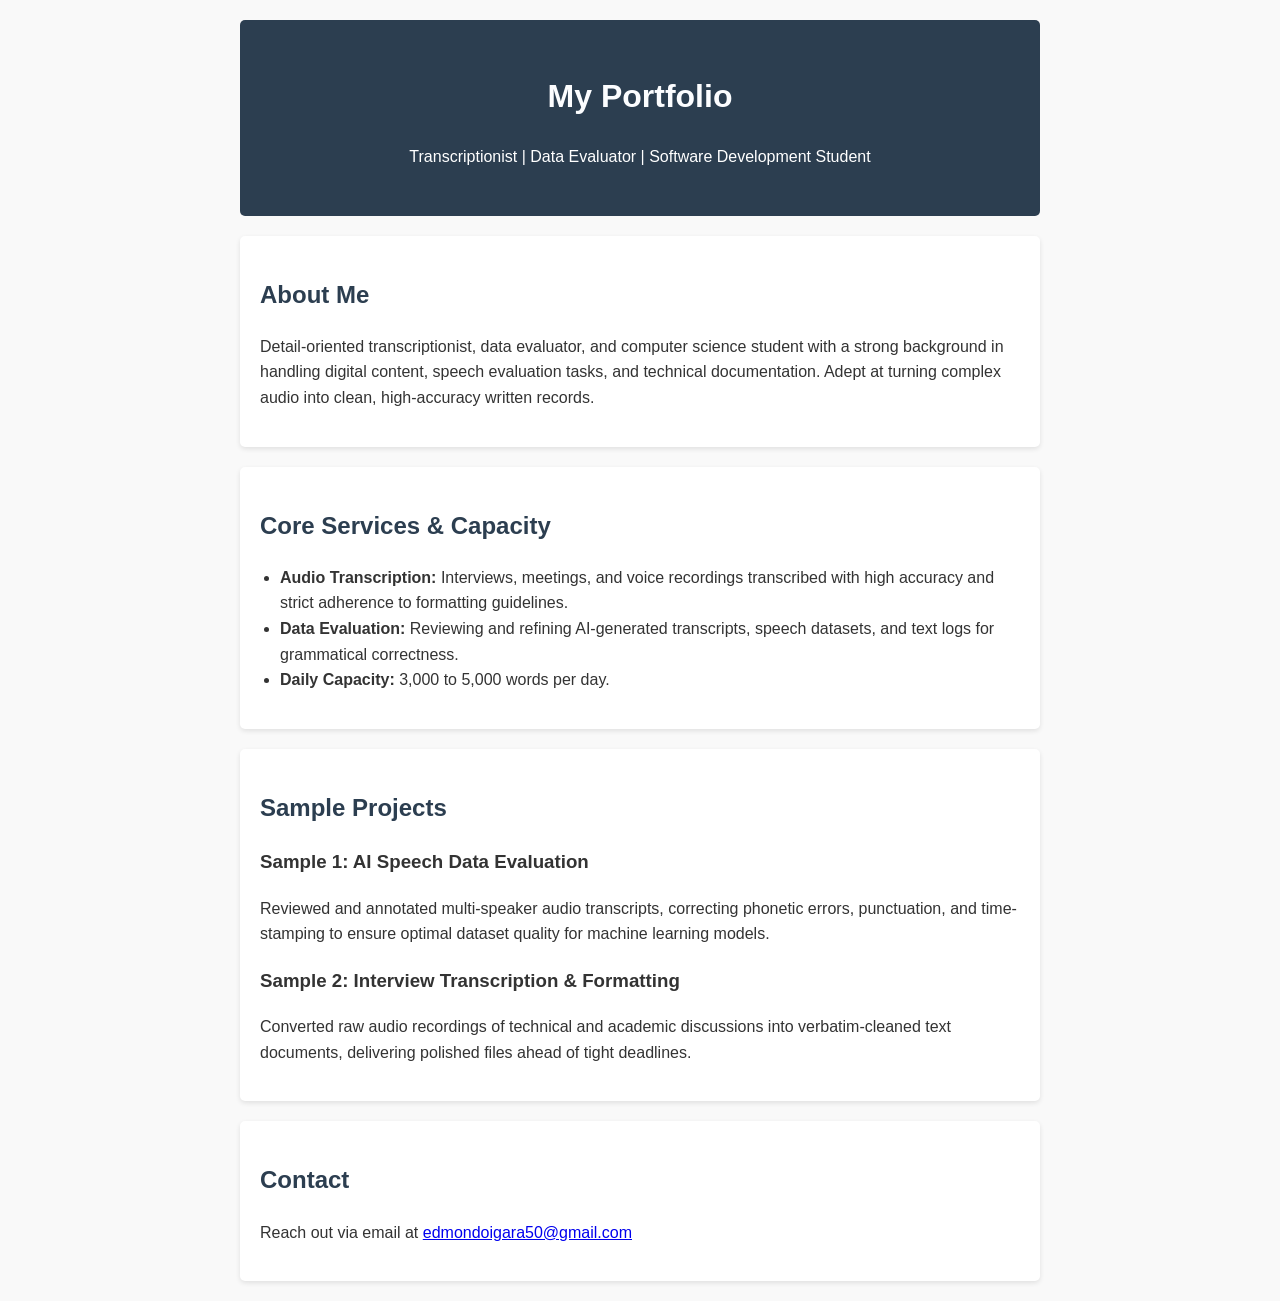
==== index.html @ b503909d "Add email to contact section" ====
<!DOCTYPE html>
<html lang="en">
<head>
    <meta charset="UTF-8">
    <meta name="viewport" content="width=device-width, initial-scale=1.0">
    <title>Transcription & Data Evaluation Portfolio</title>
     <link rel="stylesheet" href="portfolio.css">
</head>
<body>

    <header>
        <h1>My Portfolio</h1>
        <p>Transcriptionist | Data Evaluator | Software Development Student</p>
        
    </header>

    <section>
        <h2>About Me</h2>
        <p>Detail-oriented transcriptionist, data evaluator, and computer science student with a strong background in handling digital content, speech evaluation tasks, and technical documentation. Adept at turning complex audio into clean, high-accuracy written records.</p>
    </section>

    <section>
        <h2>Core Services & Capacity</h2>
        <ul>
            <li><strong>Audio Transcription:</strong> Interviews, meetings, and voice recordings transcribed with high accuracy and strict adherence to formatting guidelines.</li>
            <li><strong>Data Evaluation:</strong> Reviewing and refining AI-generated transcripts, speech datasets, and text logs for grammatical correctness.</li>
            <li><strong>Daily Capacity:</strong> 3,000 to 5,000 words per day.</li>
        </ul>
    </section>

    <section>
        <h2>Sample Projects</h2>
        <div class="project">
            <h3>Sample 1: AI Speech Data Evaluation</h3>
            <p>Reviewed and annotated multi-speaker audio transcripts, correcting phonetic errors, punctuation, and time-stamping to ensure optimal dataset quality for machine learning models.</p>
        </div>
        <div class="project">
            <h3>Sample 2: Interview Transcription & Formatting</h3>
            <p>Converted raw audio recordings of technical and academic discussions into verbatim-cleaned text documents, delivering polished files ahead of tight deadlines.</p>
        </div>
    </section>

    <section>
        <h2>Contact</h2>
        <p>Reach out via email at <a href="mailto:edmondoigara50@gmail.com">edmondoigara50@gmail.com</a></p>
    </section>

</body>
</html>
---- portfolio.css ----
body {
  font-family: Arial, sans-serif;
  line-height: 1.6;
  color: #333;
  max-width: 800px;
  margin: 0 auto;
  padding: 20px;
  background-color: #f9f9f9;
  background-image: url("https://images.unsplash.com/photo-1518770660439-4636190af475?auto=format&fit=crop&w=1600&q=80");
  background-repeat: no-repeat;
  background-size: cover;
}

header {
  background: #2c3e50;
  color: #fff;
  padding: 30px;
  text-align: center;
  border-radius: 5px;
}

section {
  background: #fff;
  padding: 20px;
  margin-top: 20px;
  border-radius: 5px;
  box-shadow: 0 2px 5px rgba(0, 0, 0, 0.1);
}

h1 {
  color: #fcfdff;
}

h2 {
  color: #2c3e50;
}

ul {
  padding-left: 20px;
}

.project {
  margin-bottom: 15px;
}
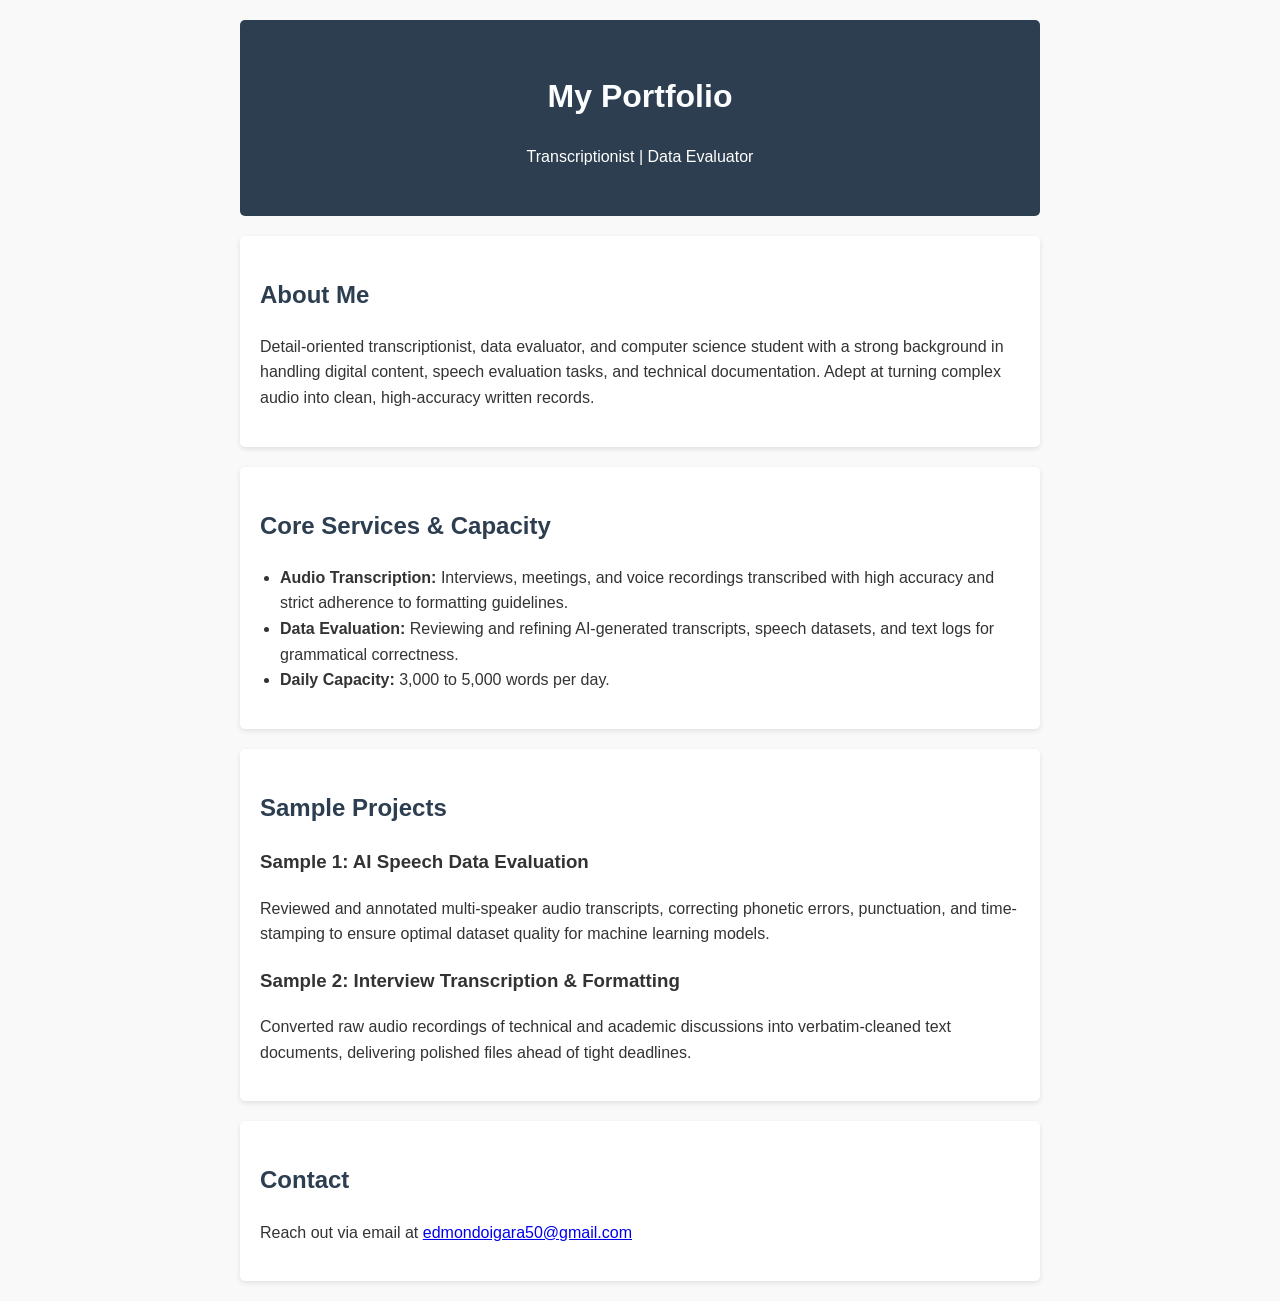
==== commit ae1ff9a5: "Add email to contact section" ====
--- a/index.html
+++ b/index.html
@@ -4,13 +4,13 @@
     <meta charset="UTF-8">
     <meta name="viewport" content="width=device-width, initial-scale=1.0">
     <title>Transcription & Data Evaluation Portfolio</title>
-     <link rel="stylesheet" href="portfolio.css">
+     <link rel="stylesheet" href="styles.css">
 </head>
 <body>
 
     <header>
         <h1>My Portfolio</h1>
-        <p>Transcriptionist | Data Evaluator | Software Development Student</p>
+        <p>Transcriptionist | Data Evaluator </p>
         
     </header>
 
--- a/styles.css
+++ b/styles.css
@@ -0,0 +1,44 @@
+body {
+  font-family: Arial, sans-serif;
+  line-height: 1.6;
+  color: #333;
+  max-width: 800px;
+  margin: 0 auto;
+  padding: 20px;
+  background-color: #f9f9f9;
+  background-image: url("https://images.unsplash.com/photo-1518770660439-4636190af475?auto=format&fit=crop&w=1600&q=80");
+  background-repeat: no-repeat;
+  background-size: cover;
+}
+
+header {
+  background: #2c3e50;
+  color: #fff;
+  padding: 30px;
+  text-align: center;
+  border-radius: 5px;
+}
+
+section {
+  background: #fff;
+  padding: 20px;
+  margin-top: 20px;
+  border-radius: 5px;
+  box-shadow: 0 2px 5px rgba(0, 0, 0, 0.1);
+}
+
+h1 {
+  color: #fcfdff;
+}
+
+h2 {
+  color: #2c3e50;
+}
+
+ul {
+  padding-left: 20px;
+}
+
+.project {
+  margin-bottom: 15px;
+}
